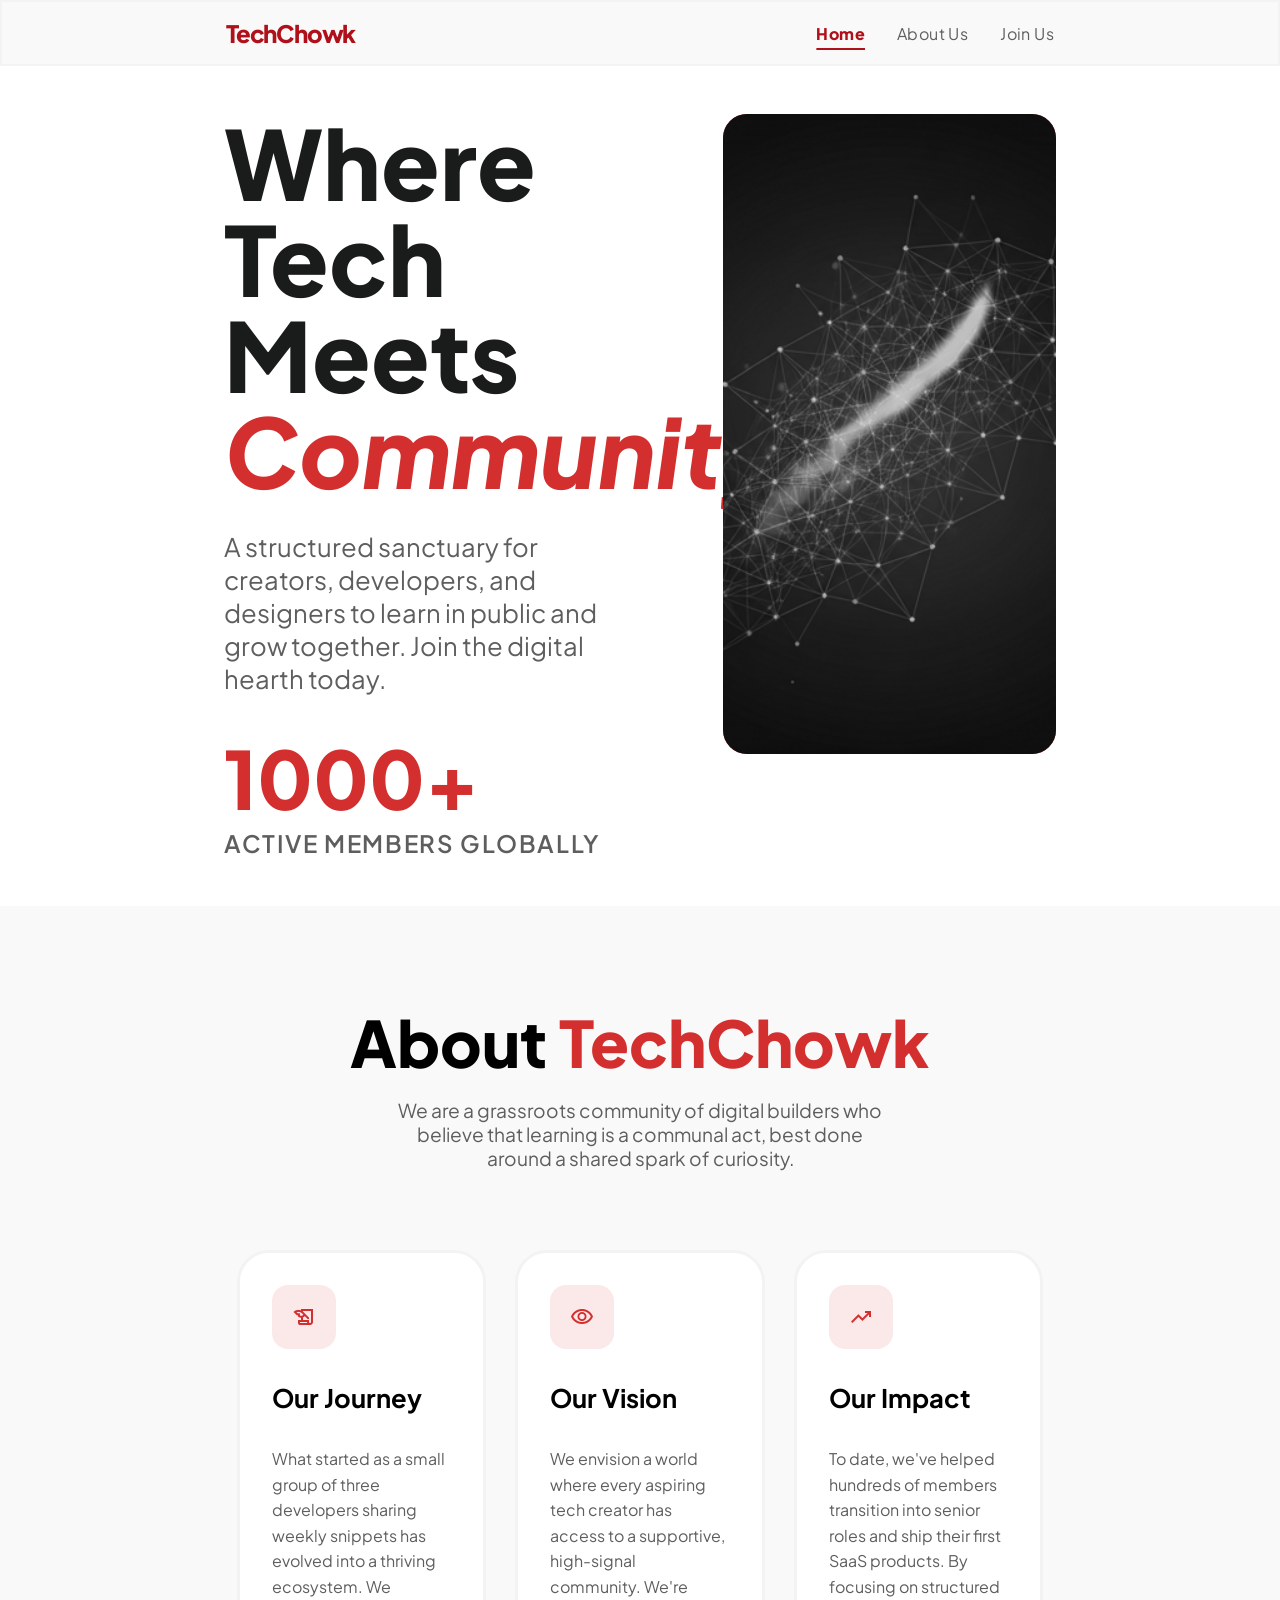
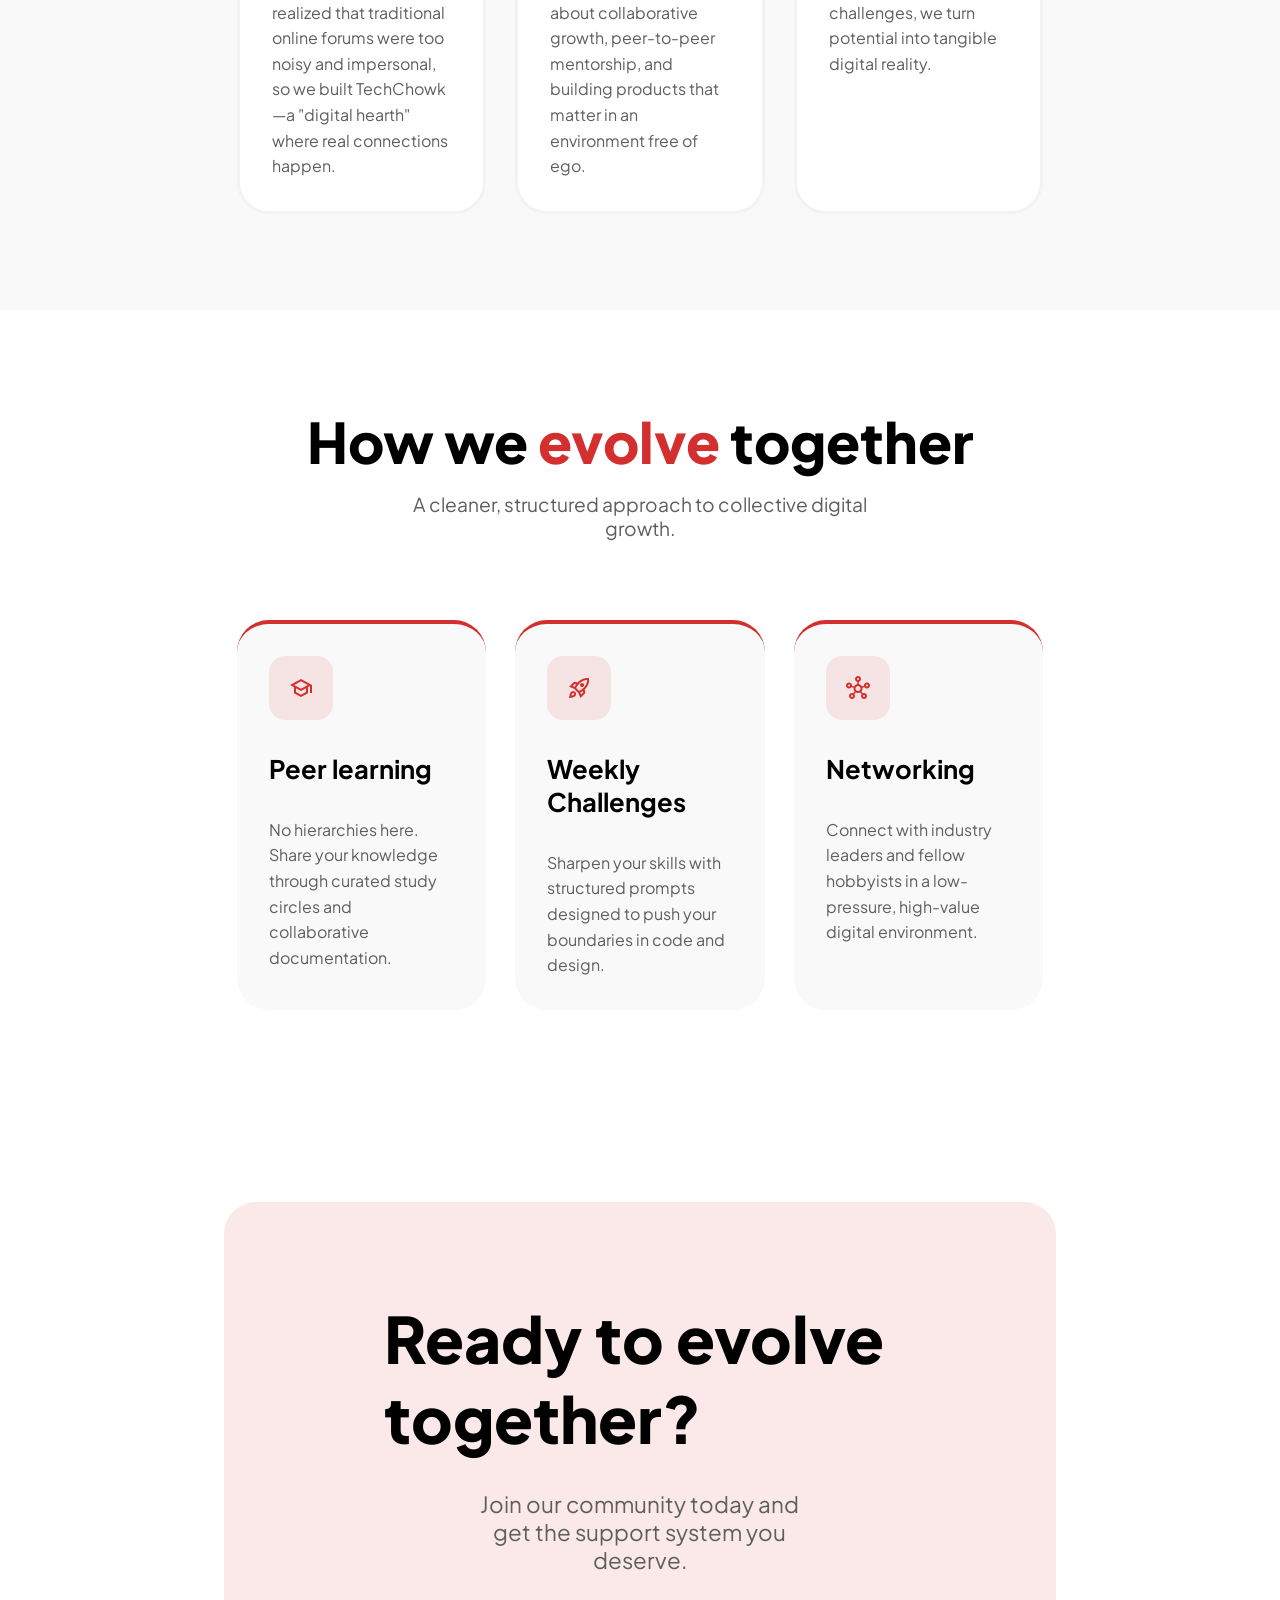
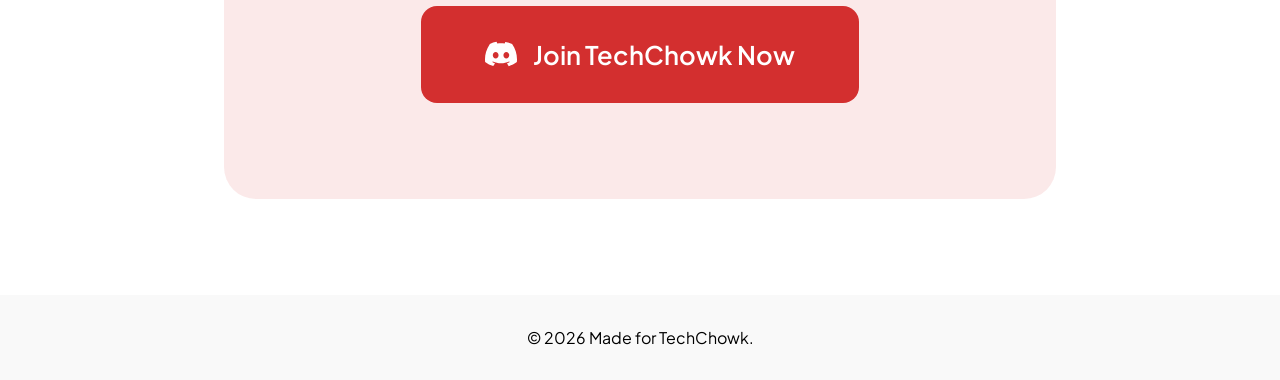
==== techchowk-landing-page/index.html @ 96bdce27 "Git Initialized" ====
<!doctype html>
<html lang="en">
  <head>
    <meta charset="UTF-8" />
    <meta name="viewport" content="width=device-width, initial-scale=1.0" />
    <title>TechChowk Landing Page</title>
    <link rel="stylesheet" href="style.css" />
    <link
      href="https://fonts.googleapis.com/css2?family=Plus+Jakarta+Sans:wght@400;500;600;700;800&amp;display=swap"
      rel="stylesheet"
    />
    <link
      href="https://fonts.googleapis.com/css2?family=Material+Symbols+Outlined:wght,FILL@100..700,0..1&amp;display=swap"
      rel="stylesheet"
    />
  </head>
  <body>
    <header>
      <h1 class="logo">TechChowk</h1>

      <nav id="nav-menu">
        <a href="#" class="active-link">Home</a>
        <a href="#">About Us</a>
        <a href="#">Join Us</a>
      </nav>

      <button id="menu-toggle" onclick="menuToggle()">
        <span class="material-symbols-outlined" id="menu-icon"> menu </span>
      </button>
    </header>

    <main>
      <section class="hero" id="hero">
        <div class="hero-content">
          <h1>Where Tech Meets <span class="itallic-text">Community</span>.</h1>
          <p>
            A structured sanctuary for creators, developers, and designers to
            learn in public and grow together. Join the digital hearth today.
          </p>
          <div class="members-card">
            <span class="members-count">1000+</span>
            <span class="info-label">ACTIVE MEMBERS GLOBALLY</span>
          </div>
        </div>

        <div class="hero-image">
          <img src="./assets/hero-image.png" alt="Image of connected nodes" />
          <div class="overlay-text">div</div>
        </div>
      </section>

      <section class="about" id="about">
        <h2>About <span style="color: #d32f2f">TechChowk</span></h2>
        <p class="subtext">
          We are a grassroots community of digital builders who believe that
          learning is a communal act, best done around a shared spark of
          curiosity.
        </p>
        <div class="about-cards">
          <div class="about-card-item">
            <div class="icon">
              <span class="material-symbols-outlined"> history_edu </span>
            </div>
            <h3>Our Journey</h3>
            <p>
              What started as a small group of three developers sharing weekly
              snippets has evolved into a thriving ecosystem. We realized that
              traditional online forums were too noisy and impersonal, so we
              built TechChowk—a "digital hearth" where real connections happen.
            </p>
          </div>
          <div class="about-card-item">
            <div class="icon">
              <span class="material-symbols-outlined"> visibility </span>
            </div>
            <h3>Our Vision</h3>
            <p>
              We envision a world where every aspiring tech creator has access
              to a supportive, high-signal community. We're about collaborative
              growth, peer-to-peer mentorship, and building products that matter
              in an environment free of ego.
            </p>
          </div>
          <div class="about-card-item">
            <div class="icon">
              <span class="material-symbols-outlined"> trending_up </span>
            </div>
            <h3>Our Impact</h3>
            <p>
              To date, we've helped hundreds of members transition into senior
              roles and ship their first SaaS products. By focusing on
              structured challenges, we turn potential into tangible digital
              reality.
            </p>
          </div>
        </div>
      </section>

      <section class="features">
        <h2>How we <span style="color: #d32f2f">evolve</span> together</h2>
        <p class="subtext">
          A cleaner, structured approach to collective digital growth.
        </p>
        <div class="feature-cards">
          <div class="feature-card-item">
            <div class="icon">
              <span class="material-symbols-outlined"> school </span>
            </div>
            <h3>Peer learning</h3>
            <p>
              No hierarchies here. Share your knowledge through curated study
              circles and collaborative documentation.
            </p>
          </div>
          <div class="feature-card-item">
            <div class="icon">
              <span class="material-symbols-outlined"> rocket_launch </span>
            </div>
            <h3>Weekly Challenges</h3>
            <p>
              Sharpen your skills with structured prompts designed to push your
              boundaries in code and design.
            </p>
          </div>
          <div class="feature-card-item">
            <div class="icon">
              <span class="material-symbols-outlined"> hub </span>
            </div>
            <h3>Networking</h3>
            <p>
              Connect with industry leaders and fellow hobbyists in a
              low-pressure, high-value digital environment.
            </p>
          </div>
        </div>
      </section>

      <section class="cta" id="cta">
        <div class="cta-card">
          <h2>Ready to evolve together?</h2>
          <p>
            Join our community today and get the support system you deserve.
          </p>
          <a href="#" class="join">
            <img src="./assets/Discord-Symbol-White.svg" alt="Discord Logo" />
            Join TechChowk Now
          </a>
        </div>
      </section>
    </main>

    <footer>
      <p>© 2026 Made for TechChowk.</p>
    </footer>

    <script>
      const btn = document.getElementById("menu-toggle");
      const icon = document.getElementById("menu-icon");
      const nav = document.getElementById("nav-menu");

      function menuToggle() {
        if (icon.innerHTML.includes("menu")) {
          icon.innerHTML = " close ";
          nav.style.display = "flex";
        } else {
          icon.innerHTML = "menu";
          nav.style.display = "none";
        }
      }

      function updateNavForScreenSize() {
        if (window.innerWidth >= 1024) {
          icon.innerHTML = " close ";
          nav.style.display = "flex";
        } else {
          icon.innerHTML = "menu";
          nav.style.display = "none";
        }
      }
      updateNavForScreenSize();
      window.addEventListener("resize", updateNavForScreenSize);
    </script>
  </body>
</html>
---- techchowk-landing-page/style.css ----
* {
  margin: 0;
  padding: 0;
  box-sizing: border-box;
}

:root {
  /* Brand Colors */
  --primary-crimson: #af101a;
  --primary-container: #d32f2f;
  --on-primary: #ffffff;

  /* Neutral / Surface Colors */
  --bg-surface: #f9f9f9; /* Base Canvas */
  --surface-low: #f3f3f3; /* Subtle Sectioning */
  --surface-card: #ffffff; /* Lifted Elements */
  --outline-variant: rgba(228, 190, 186, 0.15); /* Ghost Border */

  /* Text Colors */
  --on-surface: #1a1c1c; /* High Authority Text (Avoid Pure Black) */
  --secondary-slate: #5f5e5e; /* Metadata & Supporting UI */

  /* Accents */
  --tertiary-fixed: #bee9ff; /* Cool counterpoint for tech tags */
  --on-tertiary-fixed: #001f2a;
}

body {
  font-family: "Plus Jakarta Sans";
  width: 100%;
}

header {
  width: 100%;
  background: var(--bg-surface);
  border: 2px solid rgba(243, 243, 243, 1);
  backdrop-filter: blur(20px);
  position: sticky;
  top: 0;
  display: flex;
  flex-direction: row;
  align-items: center;
  justify-content: space-between;
  padding: 1rem 14rem;
  z-index: 10;
}

header h1 {
  font-size: 1.5rem;
  font-weight: 900;
  color: var(--primary-crimson);
  letter-spacing: -0.05em;
}

nav {
  display: flex;
  flex-direction: row;
  justify-content: space-between;
  align-items: center;
  gap: 2rem;
}

nav a {
  color: var(--secondary-slate);
  letter-spacing: 0.025em;
  text-decoration: none;
}

nav .active-link {
  font-weight: 800;
  color: var(--primary-crimson);
  text-decoration: underline;
  text-underline-offset: 0.5rem;
  text-decoration-thickness: 0.1rem;
}

nav a:hover {
  color: var(--primary-crimson);
  transform: scale(1.01);
}

header button {
  /* display: flex; */
  justify-content: center;
  align-items: center;
  display: none;
  background: transparent;
  border: none;
  height: 1rem;
  width: auto;
  color: var(--primary-crimson);
}

#menu-icon {
  font-size: 2rem;
}

.hero {
  width: 100%;
  padding: 3rem 14rem;
  display: flex;
  flex-direction: row;
  justify-content: space-between;
  z-index: 1;
}
.hero-content {
  width: 50%;
}
.hero-content h1 {
  font-size: 6rem;
  font-weight: 800;
  color: var(--on-surface);
  line-height: 6rem;
}
.hero-content h1 .itallic-text {
  color: var(--primary-container);
  font-style: italic;
}

.hero-content p {
  margin-top: 2rem;
  font-size: 1.6rem;
  color: var(--secondary-slate);
}

.members-card {
  margin-top: 2rem;
  display: flex;
  flex-direction: column;
}
.members-count {
  color: var(--primary-container);
  font-weight: 800;
  font-size: 5rem;
}
.info-label {
  font-weight: 600;
  font-size: 1.5rem;
  letter-spacing: 0.1rem;
  color: var(--secondary-slate);
}

.hero-image {
  width: 40%;
  height: 40rem;
  overflow: hidden;
  background: var(--primary-container);
  border-radius: 24px;
}

.hero-image img {
  width: 100%;
  height: 100%;
  object-fit: cover;
  filter: grayscale(70);
}

.about {
  padding: 6rem 14rem;
  background-color: var(--bg-surface);
  display: flex;
  flex-direction: column;
  align-items: center;
  justify-content: center;
  gap: 1rem;
}

.about h2 {
  font-size: 4rem;
  font-weight: 800;
}

.subtext {
  color: var(--secondary-slate);
  font-size: 1.2rem;
  text-align: center;
  width: 60%;
}

.about-cards {
  margin-top: 4rem;
  display: flex;
  flex-direction: row;
  justify-content: space-evenly;
  gap: 1rem;
}

.about-card-item {
  display: flex;
  flex-direction: column;
  padding: 2rem;
  background-color: var(--on-primary);
  border: 3px solid var(--surface-low);
  border-radius: 2rem;
  gap: 2rem;
  width: 30%;
}

.icon {
  display: flex;
  justify-content: center;
  align-items: center;
  height: 4rem;
  width: 4rem;
  background-color: rgba(211, 47, 47, 0.1);
  color: var(--primary-container);
  border-radius: 1rem;
}

.about-card-item h3 {
  font-size: 1.6rem;
}

.about-card-item p {
  color: var(--secondary-slate);
  line-height: 1.6rem;
}

.features,
.cta {
  padding: 6rem 14rem;
  display: flex;
  flex-direction: column;
  align-items: center;
  justify-content: center;
  gap: 1rem;
}

.features h2 {
  font-size: 3.5rem;
  font-weight: 800;
}

.feature-cards {
  margin-top: 4rem;
  display: flex;
  flex-direction: row;
  justify-content: space-evenly;
  gap: 1rem;
}

.feature-card-item {
  display: flex;
  flex-direction: column;
  padding: 2rem;
  background-color: var(--bg-surface);
  border-radius: 2rem;
  gap: 2rem;
  width: 30%;
  border-top: 4px solid var(--primary-container);
}

.feature-card-item h3 {
  font-size: 1.6rem;
}

.feature-card-item p {
  color: var(--secondary-slate);
  line-height: 1.6rem;
}

.cta-card {
  width: 100%;
  padding: 6rem 10rem;
  border-radius: 2rem;
  display: flex;
  flex-direction: column;
  justify-content: center;
  align-items: center;
  gap: 2rem;
  background-color: rgba(211, 47, 47, 0.1);
}

.cta-card h2 {
  font-size: 4rem;
  font-weight: 800;
}

.cta-card p {
  color: var(--secondary-slate);
  font-size: 1.4rem;
  text-align: center;
  width: 70%;
}

.cta-card a {
  text-decoration: none;
  display: flex;
  flex-direction: row;
  justify-content: center;
  align-items: center;
  gap: 1rem;
  background-color: var(--primary-container);
  padding: 2rem 4rem;
  color: var(--on-primary);
  font-size: 1.6rem;
  font-weight: 600;
  border-radius: 1rem;
  transition: 1s ease-in-out;
}

.cta-card img {
  width: 2rem;
  height: 2rem;
}

.cta-card a:hover {
  transform: scale(1.05);
}

footer {
  background-color: var(--bg-surface);
  text-align: center;
  padding: 2rem;
}
/* Mobile */
@media (max-width: 768px) {
  header {
    width: 100%;
    padding: 1.6rem 1.6rem;
  }
  nav {
    display: none;
    background-color: var(--on-primary);
    border-bottom: 1px solid var(--bg-surface);
    backdrop-filter: blur(20px) brightness(0.9);
    box-shadow: 0 10px 15px -15px rgba(0, 0, 0, 0.3);
    position: absolute;
    flex-direction: column;
    padding: 1.6rem;
    top: 4rem;
    left: -0.01rem;
    width: 100%;
    align-items: flex-start;
  }
  nav .active-link {
    text-decoration: none;
  }
  nav a {
    font-size: 1.2rem;
  }
  header button {
    display: flex;
  }
}
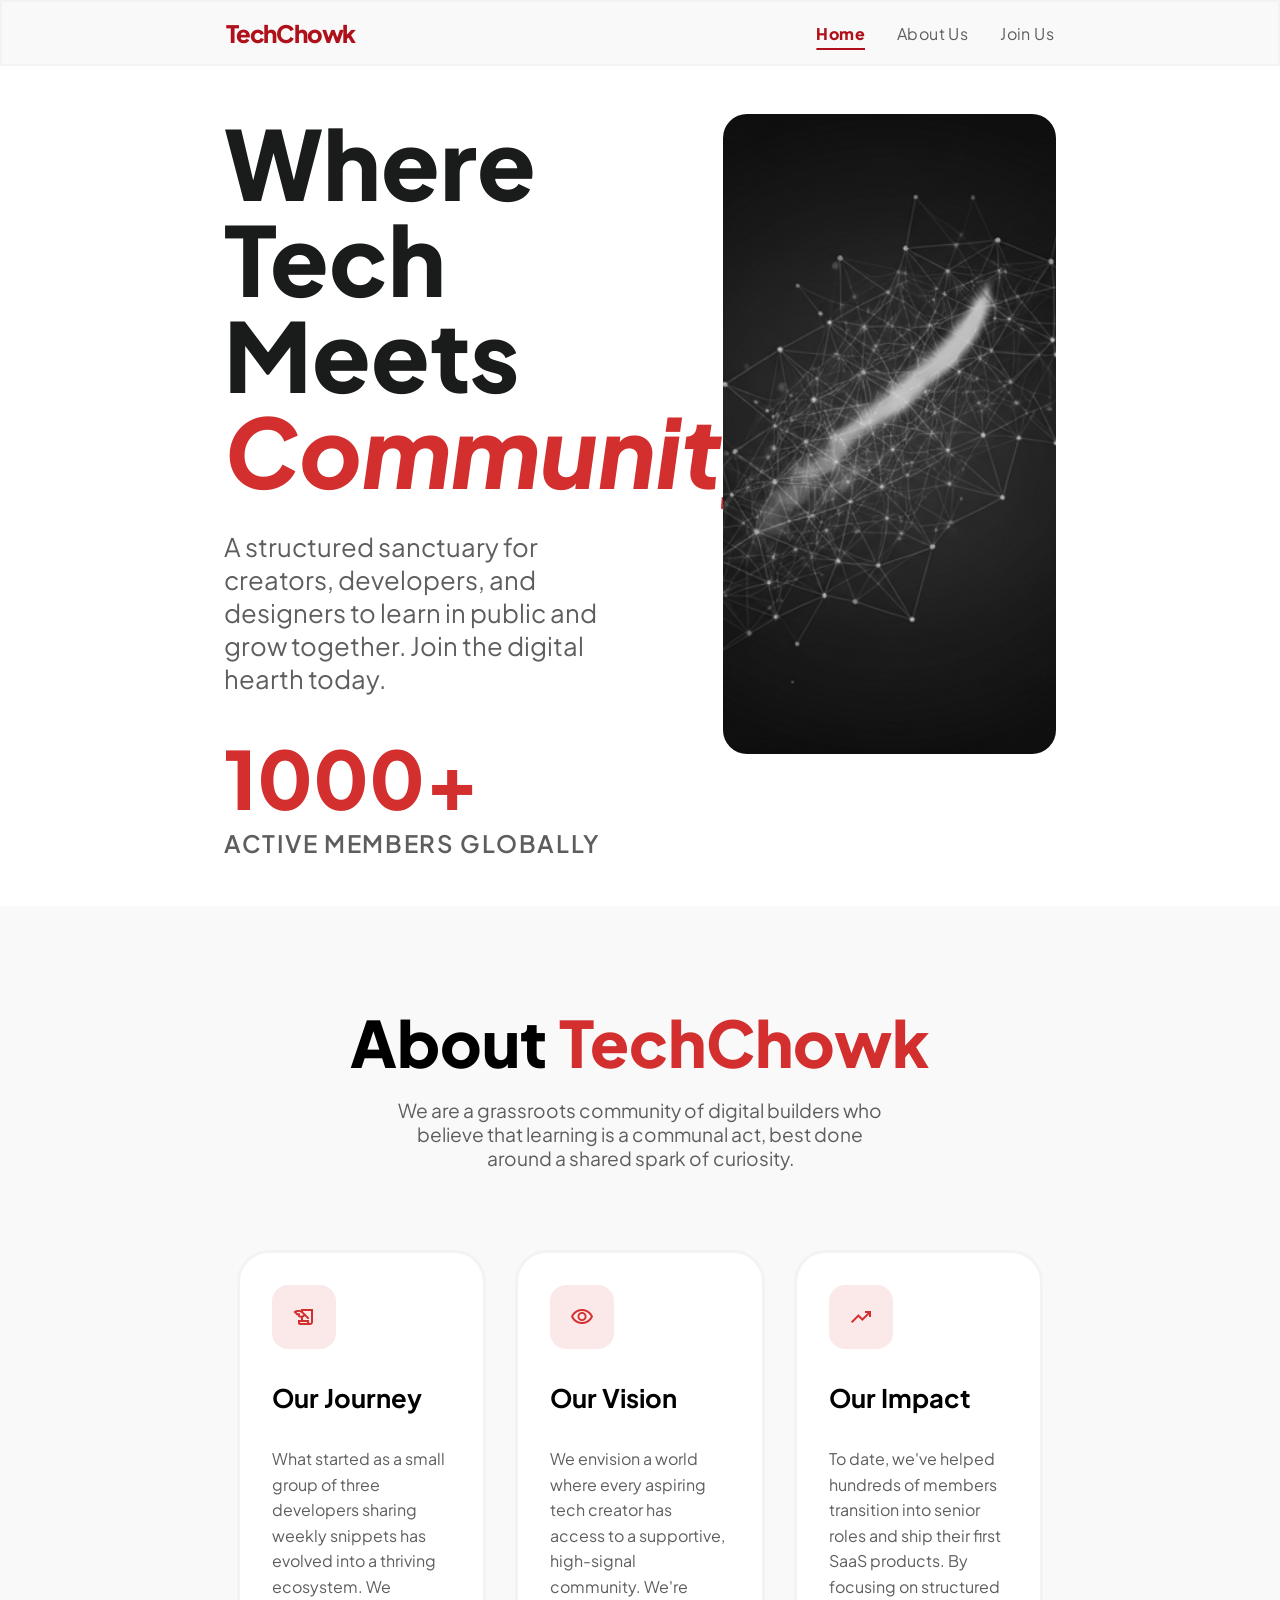
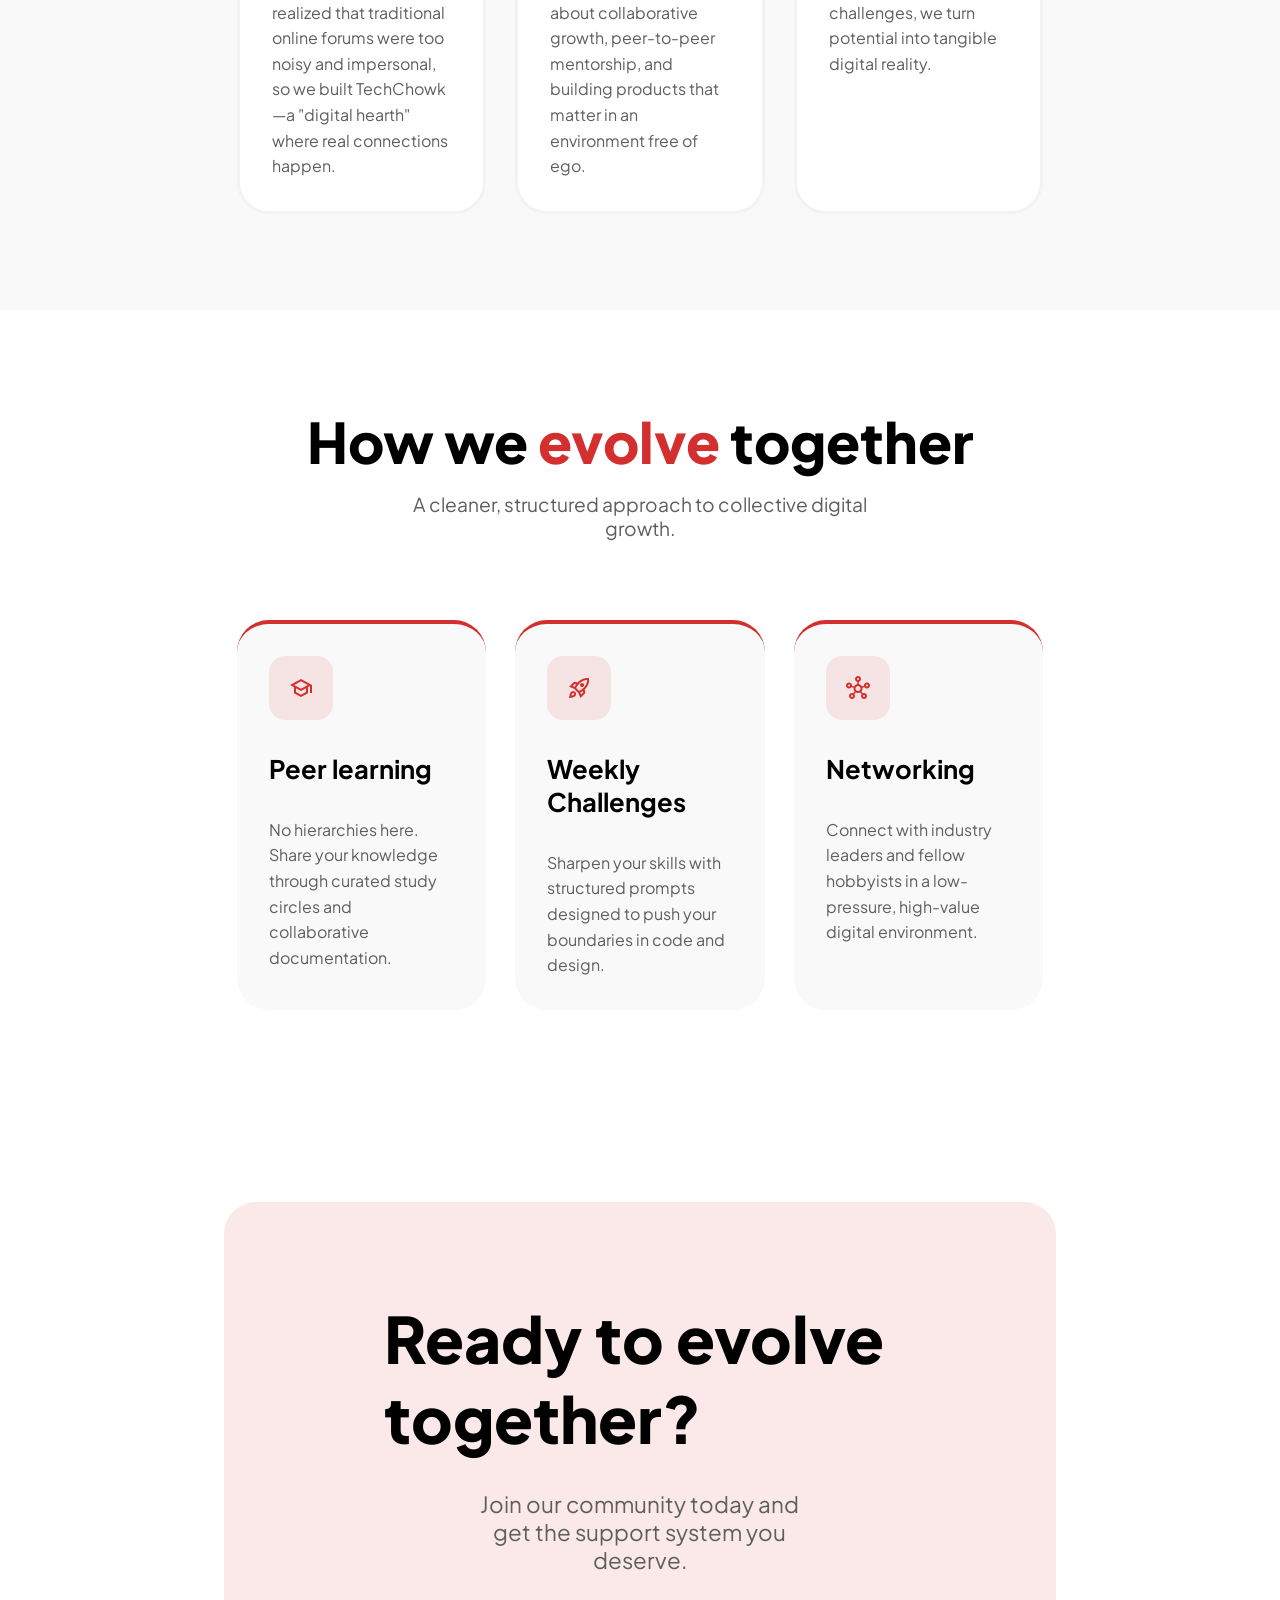
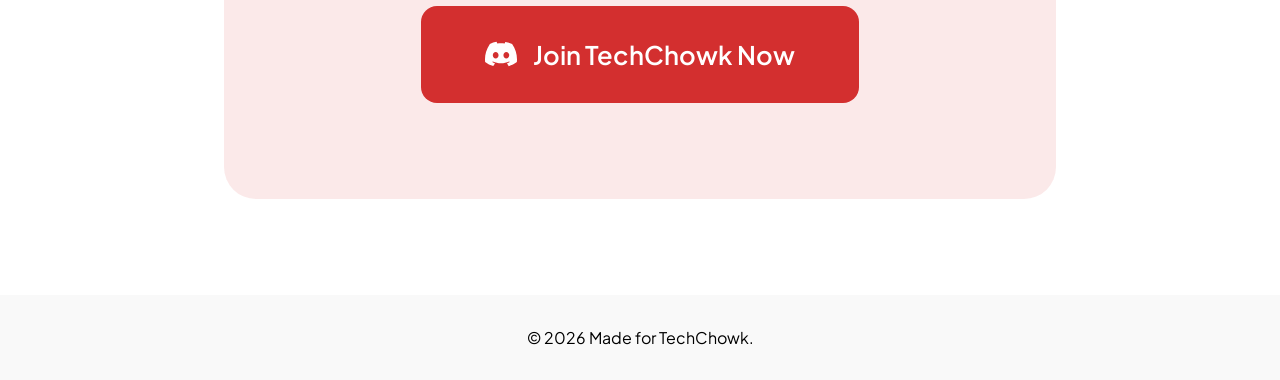
==== commit 754384a6: "Fixed mobile view in TechChowk Landing Page" ====
--- a/techchowk-landing-page/index.html
+++ b/techchowk-landing-page/index.html
@@ -19,9 +19,9 @@
       <h1 class="logo">TechChowk</h1>
 
       <nav id="nav-menu">
-        <a href="#" class="active-link">Home</a>
-        <a href="#">About Us</a>
-        <a href="#">Join Us</a>
+        <a href="#hero" class="active-link">Home</a>
+        <a href="#about">About Us</a>
+        <a href="#cta">Join Us</a>
       </nav>
 
       <button id="menu-toggle" onclick="menuToggle()">
@@ -45,7 +45,6 @@
 
         <div class="hero-image">
           <img src="./assets/hero-image.png" alt="Image of connected nodes" />
-          <div class="overlay-text">div</div>
         </div>
       </section>
 
@@ -141,7 +140,7 @@
           <p>
             Join our community today and get the support system you deserve.
           </p>
-          <a href="#" class="join">
+          <a href="https://discord.gg/V35qMHGSyc" class="join" target="_blank">
             <img src="./assets/Discord-Symbol-White.svg" alt="Discord Logo" />
             Join TechChowk Now
           </a>
--- a/techchowk-landing-page/style.css
+++ b/techchowk-landing-page/style.css
@@ -144,7 +144,6 @@
   width: 40%;
   height: 40rem;
   overflow: hidden;
-  background: var(--primary-container);
   border-radius: 24px;
 }
 
@@ -152,6 +151,7 @@
   width: 100%;
   height: 100%;
   object-fit: cover;
+  object-position: center;
   filter: grayscale(70);
 }
 
@@ -315,10 +315,14 @@
 }
 /* Mobile */
 @media (max-width: 768px) {
-  header {
-    width: 100%;
-    padding: 1.6rem 1.6rem;
-  }
+  header,
+  .hero,
+  .about,
+  .features,
+  .cta {
+    padding: 2rem 1.5rem !important;
+  }
+
   nav {
     display: none;
     background-color: var(--on-primary);
@@ -328,7 +332,7 @@
     position: absolute;
     flex-direction: column;
     padding: 1.6rem;
-    top: 4rem;
+    top: 6rem;
     left: -0.01rem;
     width: 100%;
     align-items: flex-start;
@@ -342,4 +346,85 @@
   header button {
     display: flex;
   }
-}
+
+  .hero {
+    flex-direction: column;
+    gap: 2rem;
+  }
+
+  .hero-content {
+    width: 100%;
+  }
+
+  .hero h1 {
+    font-size: 3rem;
+    line-height: 3.5rem;
+  }
+
+  .hero p {
+    font-size: 1.5rem;
+  }
+
+  .info-label {
+    font-size: 1rem;
+  }
+
+  .hero-image {
+    width: 100%;
+    height: fit-content;
+    border-bottom-left-radius: 0;
+    border-bottom-right-radius: 0;
+  }
+
+  .about {
+    margin-top: -2.3rem;
+  }
+
+  .about h2,
+  .features h2 {
+    font-size: 2rem;
+  }
+
+  .subtext {
+    font-size: 1rem;
+    width: 100%;
+  }
+
+  .features .subtext {
+    text-align: left;
+  }
+
+  .about-cards,
+  .feature-cards {
+    flex-direction: column;
+    align-items: center;
+  }
+
+  .about-card-item,
+  .feature-card-item {
+    width: 100%;
+    margin-bottom: 1rem;
+  }
+
+  .cta-card {
+    padding: 3rem 1.5rem;
+    gap: 0.5rem;
+  }
+
+  .cta-card h2 {
+    font-size: 2rem;
+  }
+
+  .cta-card p {
+    font-size: 1rem;
+    text-align: left;
+    width: 100%;
+  }
+  .cta-card a {
+    margin-top: 1.5rem;
+    padding: 2rem;
+    height: 1rem;
+    width: 100%;
+    font-size: 1rem;
+  }
+}
